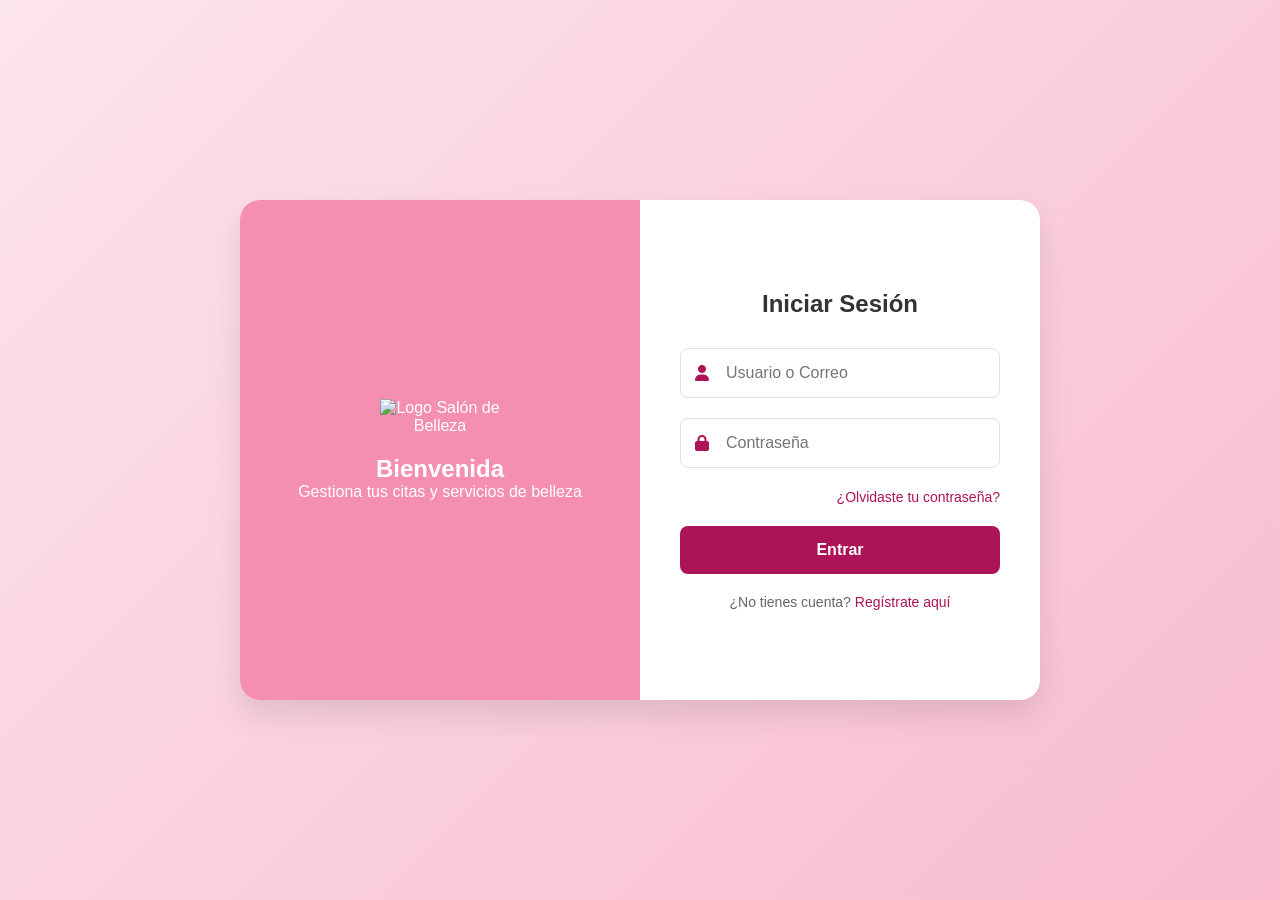
==== templates/index.html @ 45023d96 "refactor: Estructura de carpetas adaptada para Django (templates y static)" ====
<!DOCTYPE html>
<html lang="es">
<head>
    <meta charset="UTF-8">
    <meta name="viewport" content="width=device-width, initial-scale=1.0">
    <title>Login - Salón de Belleza</title>
    <!-- Enlazamos el archivo CSS (lo crearemos después) -->
    <link rel="stylesheet" href="../static/css/style.css">
    <!-- Enlazamos FontAwesome para iconos (opcional, pero se ve muy bien) -->
    <link rel="stylesheet" href="https://cdnjs.cloudflare.com/ajax/libs/font-awesome/6.4.0/css/all.min.css">
</head>
<body>

    <!-- Contenedor principal que centra todo en la pantalla -->
    <div class="login-container">
        
        <!-- Lado izquierdo: Imagen o Logo del Salón -->
        <div class="login-image">
            <img src="img/logo-salon.png" alt="Logo Salón de Belleza">
            <h2>Bienvenida</h2>
            <p>Gestiona tus citas y servicios de belleza</p>
        </div>

        <!-- Lado derecho: Formulario -->
        <div class="login-form">
            <h2>Iniciar Sesión</h2>
            
            <!-- Formulario de Login -->
            <form action="#" method="POST" id="formLogin">
                <div class="input-group">
                    <i class="fas fa-user"></i>
                    <input type="text" id="usuario" name="usuario" placeholder="Usuario o Correo" required>
                </div>
                
                <div class="input-group">
                    <i class="fas fa-lock"></i>
                    <input type="password" id="password" name="password" placeholder="Contraseña" required>
                </div>

                <!-- Enlace para recuperar contraseña -->
                <div class="form-options">
                    <a href="#">¿Olvidaste tu contraseña?</a>
                </div>

                <button type="submit" class="btn-login">Entrar</button>
            </form>

            <!-- Enlace a la página de registro -->
            <p class="registro-link">¿No tienes cuenta? <a href="pages/registro.html">Regístrate aquí</a></p>
        </div>
    </div>

    <!-- Enlazamos el archivo JS (lo crearemos después para las validaciones) -->
    <script src="../static/js/validaciones.js"></script>
        <!-- Contenedor para notificaciones elegantes -->
    <div id="toast-container" class="toast-container"></div>
</body>
</html>
---- static/css/style.css ----
/* Reset básico para quitar márgenes por defecto */
* {
    margin: 0;
    padding: 0;
    box-sizing: border-box;
    font-family: 'Segoe UI', Tahoma, Geneva, Verdana, sans-serif;
}

/* Fondo de la página (puedes cambiar el color por uno de tu salón) */
body {
    background: linear-gradient(135deg, #fce4ec, #f8bbd0); /* Degradado rosado suave */
    height: 100vh;
    display: flex;
    justify-content: center;
    align-items: center;
}

/* Contenedor principal estilo tarjeta */
.login-container {
    display: flex;
    background-color: #ffffff;
    border-radius: 20px;
    box-shadow: 0 15px 30px rgba(0, 0, 0, 0.1);
    overflow: hidden;
    width: 800px;
    max-width: 90%;
    height: 500px;
}

/* Lado izquierdo (imagen) */
.login-image {
    flex: 1;
    background-color: #f48fb1; /* Color sólido por si no hay imagen */
    display: flex;
    flex-direction: column;
    justify-content: center;
    align-items: center;
    color: white;
    padding: 40px;
    text-align: center;
}

.login-image img {
    width: 120px;
    margin-bottom: 20px;
}

/* Lado derecho (formulario) */
.login-form {
    flex: 1;
    padding: 50px 40px;
    display: flex;
    flex-direction: column;
    justify-content: center;
}

.login-form h2 {
    color: #333;
    margin-bottom: 30px;
    text-align: center;
}

/* Estilos de los campos de texto */
.input-group {
    position: relative;
    margin-bottom: 20px;
}

.input-group i {
    position: absolute;
    left: 15px;
    top: 50%;
    transform: translateY(-50%);
    color: #ad1457;
}

.input-group input {
    width: 100%;
    padding: 15px 15px 15px 45px;
    border: 1px solid #e0e0e0;
    border-radius: 8px;
    font-size: 16px;
    outline: none;
    transition: border 0.3s;
}

.input-group input:focus {
    border-color: #ad1457;
}

/* Opciones y enlaces */
.form-options {
    text-align: right;
    margin-bottom: 20px;
}

.form-options a, .registro-link a {
    color: #ad1457;
    text-decoration: none;
    font-size: 14px;
}

.form-options a:hover, .registro-link a:hover {
    text-decoration: underline;
}

/* Botón de Login */
.btn-login {
    width: 100%;
    padding: 15px;
    background-color: #ad1457;
    color: white;
    border: none;
    border-radius: 8px;
    font-size: 16px;
    font-weight: bold;
    cursor: pointer;
    transition: background 0.3s;
}

.btn-login:hover {
    background-color: #880e4f;
}

.registro-link {
    text-align: center;
    margin-top: 20px;
    font-size: 14px;
    color: #666;
}

/* ==========================================
   ESTILOS DEL DASHBOARD (PORTAL)
   ========================================== */

.dashboard-body {
    display: flex; /* Cambia el display flex para que ocupe toda la pantalla */
    background-color: #f4f6f9; /* Fondo gris claro */
    height: 100vh;
    overflow: hidden;
}

/* --- Sidebar (Menú Lateral) --- */
.sidebar {
    width: 250px;
    background-color: #ffffff;
    box-shadow: 2px 0 10px rgba(0, 0, 0, 0.05);
    display: flex;
    flex-direction: column;
    height: 100%;
}

.sidebar-logo {
    padding: 20px;
    display: flex;
    align-items: center;
    gap: 10px;
    color: #ad1457;
    border-bottom: 1px solid #eee;
}

.sidebar-logo i {
    font-size: 24px;
}

.sidebar-menu {
    list-style: none;
    padding: 20px 0;
    flex: 1; /* Ocupa el espacio restante */
}

.sidebar-menu li a {
    display: flex;
    align-items: center;
    padding: 15px 20px;
    color: #555;
    text-decoration: none;
    font-size: 15px;
    transition: all 0.3s;
}

.sidebar-menu li a i {
    margin-right: 15px;
    width: 20px;
    text-align: center;
}

.sidebar-menu li a:hover, .sidebar-menu li.active a {
    background-color: #fce4ec; /* Rosado suave */
    color: #ad1457;
    border-left: 4px solid #ad1457;
}

.sidebar-footer {
    padding: 20px;
    border-top: 1px solid #eee;
}

.sidebar-footer a {
    color: #e53935; /* Rojo para cerrar sesión */
    text-decoration: none;
    display: flex;
    align-items: center;
    gap: 10px;
}

/* --- Contenido Principal --- */
.main-content {
    flex: 1; /* Ocupa todo el ancho restante */
    display: flex;
    flex-direction: column;
    height: 100%;
    overflow-y: auto;
}

/* Topbar (Barra superior) */
.topbar {
    background-color: #ffffff;
    padding: 15px 30px;
    display: flex;
    justify-content: space-between;
    align-items: center;
    box-shadow: 0 2px 10px rgba(0, 0, 0, 0.05);
}

.search-bar {
    display: flex;
    align-items: center;
    background-color: #f4f6f9;
    padding: 10px 15px;
    border-radius: 20px;
    width: 300px;
}

.search-bar i {
    color: #999;
    margin-right: 10px;
}

.search-bar input {
    border: none;
    background: transparent;
    outline: none;
    width: 100%;
}

.user-info {
    display: flex;
    align-items: center;
    gap: 15px;
    color: #333;
    font-weight: 600;
}

.avatar {
    width: 40px;
    height: 40px;
    border-radius: 50%;
    object-fit: cover;
    background-color: #ccc; /* Por si no hay imagen */
}

/* Área de trabajo */
.content-area {
    padding: 30px;
}

.content-area h1 {
    color: #333;
    margin-bottom: 5px;
}

.content-area p {
    color: #777;
    margin-bottom: 30px;
}

/* Tarjetas de resumen (Estadísticas) */
.cards-container {
    display: flex;
    gap: 20px;
    margin-bottom: 40px;
}

.card {
    background-color: #ffffff;
    padding: 20px;
    border-radius: 12px;
    box-shadow: 0 4px 15px rgba(0, 0, 0, 0.05);
    display: flex;
    align-items: center;
    gap: 20px;
    flex: 1; /* Para que todas tengan el mismo ancho */
}

.card-icon {
    width: 60px;
    height: 60px;
    border-radius: 12px;
    display: flex;
    justify-content: center;
    align-items: center;
    font-size: 24px;
}

.card-icon.pink { background-color: #fce4ec; color: #ad1457; }
.card-icon.purple { background-color: #f3e5f5; color: #8e24aa; }
.card-icon.gold { background-color: #fff8e1; color: #ffa000; }

.card-info h3 {
    font-size: 14px;
    color: #777;
    margin-bottom: 5px;
}

.card-info p {
    font-size: 24px;
    color: #333;
    font-weight: bold;
    margin: 0;
}

/* --- Tablas --- */
.table-container {
    background-color: #ffffff;
    padding: 20px;
    border-radius: 12px;
    box-shadow: 0 4px 15px rgba(0, 0, 0, 0.05);
}

.table-container h2 {
    font-size: 18px;
    margin-bottom: 20px;
    color: #333;
}

table {
    width: 100%;
    border-collapse: collapse;
    text-align: left;
}

table th, table td {
    padding: 15px;
    border-bottom: 1px solid #eee;
}

table th {
    color: #777;
    font-weight: 600;
    font-size: 14px;
}

table td {
    color: #333;
    font-size: 14px;
}

/* Etiquetas de estado (Confirmada / Pendiente) */
.status {
    padding: 5px 10px;
    border-radius: 20px;
    font-size: 12px;
    font-weight: bold;
}

.status.confirmada {
    background-color: #e8f5e9;
    color: #2e7d32;
}

.status.pendiente {
    background-color: #fff3e0;
    color: #ef6c00;
}

/* ==========================================
   ESTILOS EXTRA PARA CRUD Y MODALES
   ========================================== */

/* Cabecera del CRUD (Título y botón a los lados) */
.crud-header {
    display: flex;
    justify-content: space-between;
    align-items: center;
    margin-bottom: 20px;
}

/* Botones generales */
.btn-primary {
    background-color: #ad1457;
    color: white;
    border: none;
    padding: 10px 20px;
    border-radius: 8px;
    cursor: pointer;
    font-size: 14px;
    display: flex;
    align-items: center;
    gap: 8px;
    transition: background 0.3s;
}

.btn-primary:hover {
    background-color: #880e4f;
}

.btn-secondary {
    background-color: #e0e0e0;
    color: #333;
    border: none;
    padding: 10px 20px;
    border-radius: 8px;
    cursor: pointer;
    font-size: 14px;
    transition: background 0.3s;
}

.btn-secondary:hover {
    background-color: #bdbdbd;
}

/* Botones de acción en la tabla (Editar / Eliminar) */
.action-buttons {
    display: flex;
    gap: 10px;
}

.btn-edit, .btn-delete {
    border: none;
    background: transparent;
    cursor: pointer;
    font-size: 16px;
    padding: 5px;
    border-radius: 5px;
    transition: background 0.3s;
}

.btn-edit { color: #1976d2; }
.btn-edit:hover { background-color: #e3f2fd; }

.btn-delete { color: #d32f2f; }
.btn-delete:hover { background-color: #ffebee; }

/* ==========================================
   ESTILOS DEL MODAL
   ========================================== */

/* Fondo oscuro que cubre toda la pantalla */
.modal {
    display: none; /* Oculto por defecto */
    position: fixed;
    z-index: 1000;
    left: 0;
    top: 0;
    width: 100%;
    height: 100%;
    background-color: rgba(0, 0, 0, 0.5); /* Fondo semitransparente */
    justify-content: center;
    align-items: center;
}

/* Clase para mostrar el modal con JS */
.modal.show {
    display: flex;
}

/* Contenido del modal (la cajita blanca) */
.modal-content {
    background-color: #ffffff;
    width: 500px;
    max-width: 90%;
    border-radius: 12px;
    box-shadow: 0 10px 30px rgba(0, 0, 0, 0.2);
    animation: slideDown 0.3s ease;
}

/* Animación para que baje suavemente */
@keyframes slideDown {
    from { transform: translateY(-50px); opacity: 0; }
    to { transform: translateY(0); opacity: 1; }
}

.modal-header {
    display: flex;
    justify-content: space-between;
    align-items: center;
    padding: 20px;
    border-bottom: 1px solid #eee;
}

.modal-header h2 {
    color: #333;
    font-size: 20px;
}

.close-btn {
    background: none;
    border: none;
    font-size: 24px;
    cursor: pointer;
    color: #999;
}

.close-btn:hover {
    color: #d32f2f;
}

.modal-body {
    padding: 20px;
}

.input-group-modal {
    margin-bottom: 15px;
    display: flex;
    flex-direction: column;
}

.input-group-modal label {
    margin-bottom: 5px;
    color: #555;
    font-weight: 600;
    font-size: 14px;
}

.input-group-modal input {
    padding: 10px;
    border: 1px solid #ccc;
    border-radius: 8px;
    font-size: 14px;
    outline: none;
}

.input-group-modal input:focus {
    border-color: #ad1457;
}

.modal-footer {
    padding: 20px;
    border-top: 1px solid #eee;
    display: flex;
    justify-content: flex-end;
    gap: 10px;
}

/* ==========================================
   ESTILOS EXTRA PARA SELECTS (MODALES)
   ========================================== */

.input-group-modal select {
    padding: 10px;
    border: 1px solid #ccc;
    border-radius: 8px;
    font-size: 14px;
    outline: none;
    background-color: #fff;
    color: #333;
    cursor: pointer;
    font-family: inherit; /* Para que use la misma fuente que el resto */
}

.input-group-modal select:focus {
    border-color: #ad1457;
}

/* ==========================================
   DISEÑO RESPONSIVE (Para celulares y tablets)
   ========================================== */

/* Cuando la pantalla mida 768px o menos (Tablets y Celulares) */
@media (max-width: 768px) {
    
    /* 1. El menú lateral se hace más pequeño y solo muestra iconos */
    .sidebar {
        width: 70px;
    }
    
    .sidebar-logo h2, 
    .sidebar-menu li a span, 
    .sidebar-footer a span {
        display: none; /* Ocultamos el texto */
    }
    
    .sidebar-logo {
        justify-content: center;
        padding: 20px 0;
    }

    .sidebar-menu li a {
        justify-content: center;
        padding: 15px 0;
    }

    .sidebar-menu li a i {
        margin-right: 0;
        font-size: 20px;
    }

    /* 2. La barra de búsqueda superior se oculta para dar espacio */
    .search-bar {
        display: none;
    }

    /* 3. Las tarjetas de estadísticas se ponen una debajo de otra */
    .cards-container {
        flex-direction: column;
    }

    /* 4. Hacer que la tabla tenga scroll horizontal si es muy ancha */
    .table-container {
        overflow-x: auto;
    }

    /* 5. Ajustar el contenido principal */
    .content-area {
        padding: 15px;
    }
}

/* ==========================================
   NOTIFICACIONES ELEGANTES (TOASTS)
   ========================================== */
.toast-container {
    position: fixed;
    bottom: 20px;
    right: 20px;
    z-index: 9999;
    display: flex;
    flex-direction: column;
    gap: 10px;
}

.toast {
    background-color: #333;
    color: #fff;
    padding: 15px 25px;
    border-radius: 8px;
    box-shadow: 0 5px 15px rgba(0,0,0,0.2);
    display: flex;
    align-items: center;
    gap: 10px;
    font-size: 14px;
    animation: slideInRight 0.3s ease forwards;
}

.toast.success { border-left: 5px solid #4caf50; }
.toast.error { border-left: 5px solid #f44336; }

@keyframes slideInRight {
    from { transform: translateX(100%); opacity: 0; }
    to { transform: translateX(0); opacity: 1; }
}

@keyframes fadeOut {
    to { opacity: 0; }
}

/* Efecto hover en las filas de la tabla */
tbody tr {
    transition: background-color 0.2s ease;
}

tbody tr:hover {
    background-color: #fce4ec; /* Color rosado muy suave al pasar el ratón */
    cursor: pointer;
}
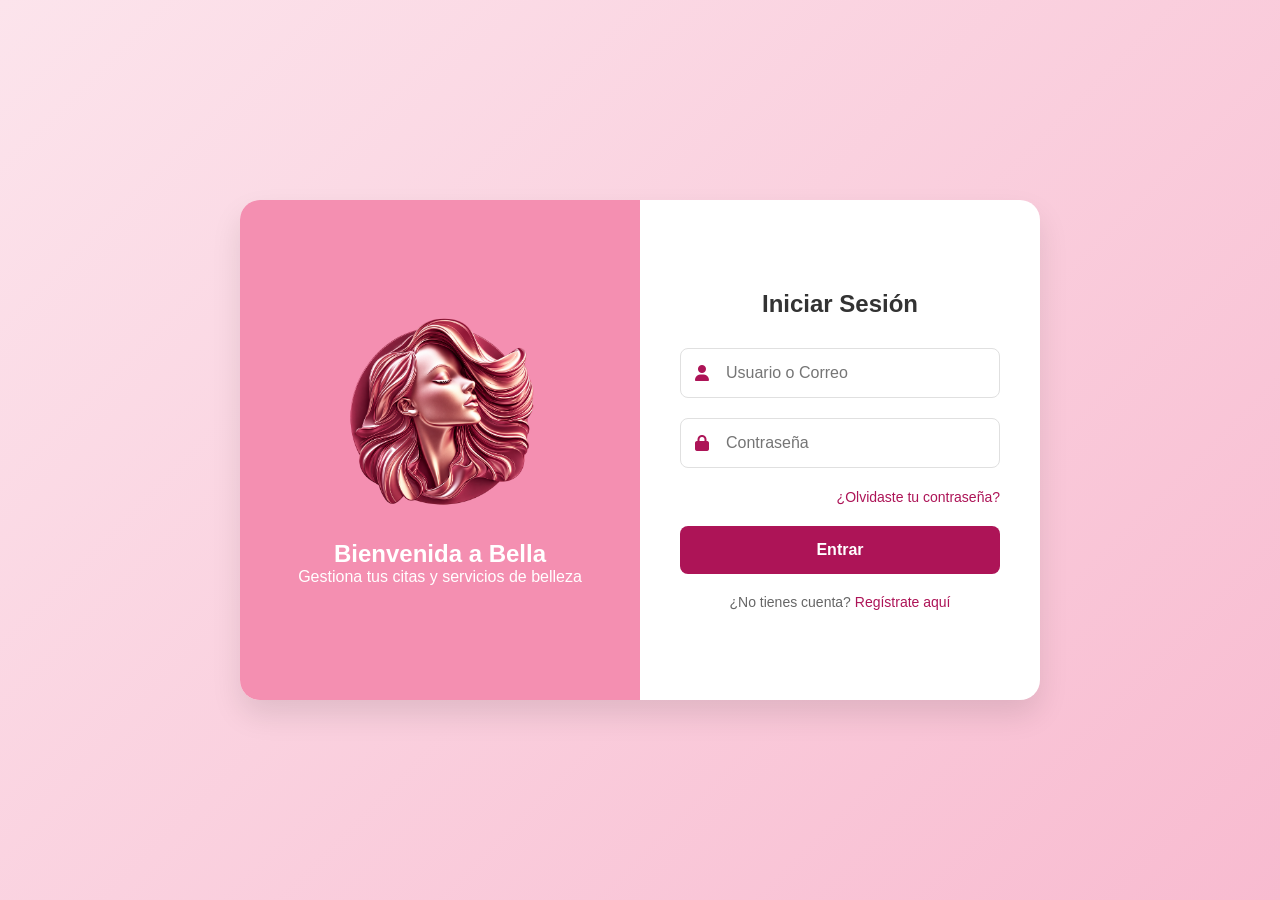
==== commit fefe69a0: "feat: Logo personalizado, estructura final de carpetas y ajustes visuales" ====
--- a/templates/index.html
+++ b/templates/index.html
@@ -14,10 +14,11 @@
     <!-- Contenedor principal que centra todo en la pantalla -->
     <div class="login-container">
         
-        <!-- Lado izquierdo: Imagen o Logo del Salón -->
+                <!-- Lado izquierdo: Imagen o Logo del Salón -->
         <div class="login-image">
-            <img src="img/logo-salon.png" alt="Logo Salón de Belleza">
-            <h2>Bienvenida</h2>
+            <!-- ARREGLO: Ruta de imagen -->
+            <img src="../static/img/logo-salon.png" alt="Logo Salón de Belleza">
+            <h2>Bienvenida a Bella</h2>
             <p>Gestiona tus citas y servicios de belleza</p>
         </div>
 
@@ -49,10 +50,9 @@
             <p class="registro-link">¿No tienes cuenta? <a href="pages/registro.html">Regístrate aquí</a></p>
         </div>
     </div>
+            <!-- ARREGLO: Contenedor del Toast ANTES del script -->
+    <div id="toast-container" class="toast-container"></div>
 
-    <!-- Enlazamos el archivo JS (lo crearemos después para las validaciones) -->
     <script src="../static/js/validaciones.js"></script>
-        <!-- Contenedor para notificaciones elegantes -->
-    <div id="toast-container" class="toast-container"></div>
 </body>
 </html>
--- a/static/css/style.css
+++ b/static/css/style.css
@@ -41,8 +41,8 @@
 }
 
 .login-image img {
-    width: 120px;
-    margin-bottom: 20px;
+    width: 200px; /* Aumentamos el tamaño */
+    margin-bottom: 25px; /* Un poco más de espacio con el texto de abajo */
 }
 
 /* Lado derecho (formulario) */
@@ -159,8 +159,11 @@
     border-bottom: 1px solid #eee;
 }
 
-.sidebar-logo i {
-    font-size: 24px;
+/* Estilo para la nueva imagen del logo */
+.sidebar-logo-img {
+    width: 35px; /* Ajusta este número si quieres que sea más grande o pequeño */
+    height: 35px;
+    object-fit: contain; /* Para que la imagen no se deforme */
 }
 
 .sidebar-menu {
